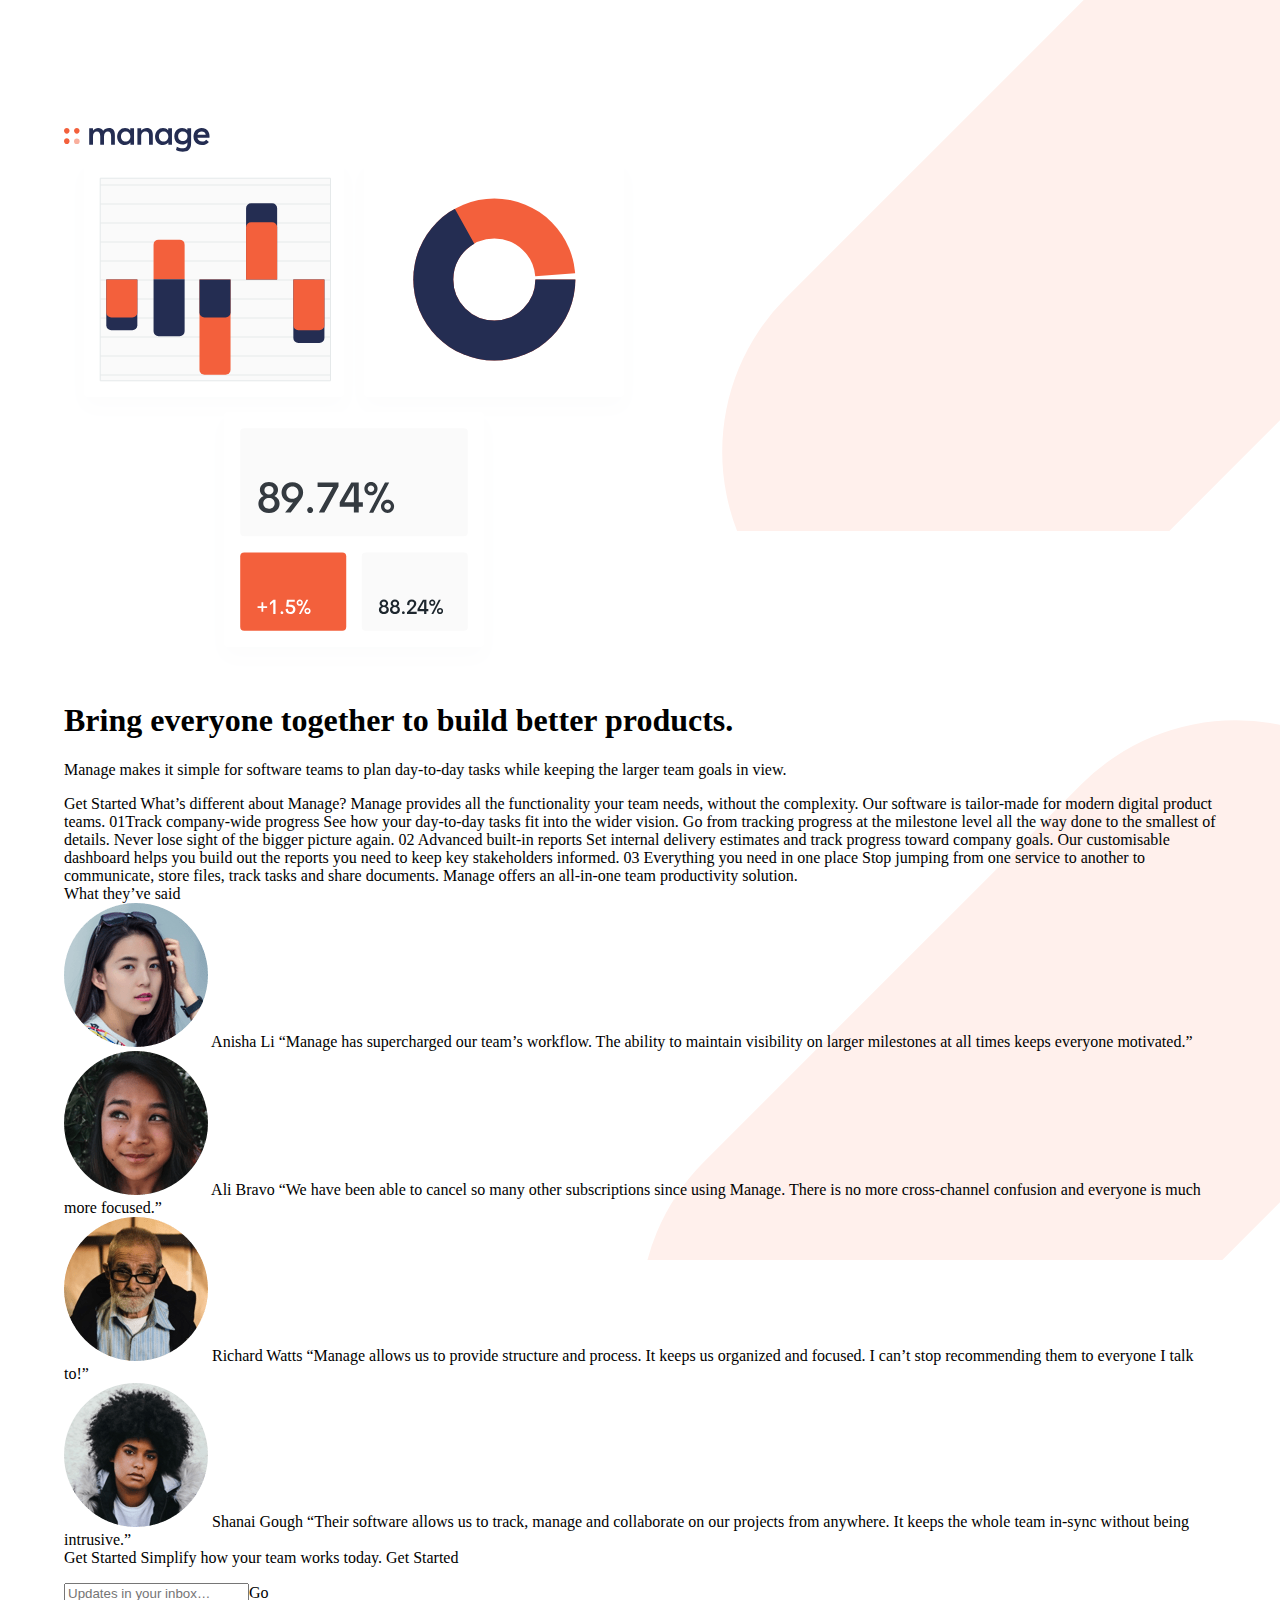
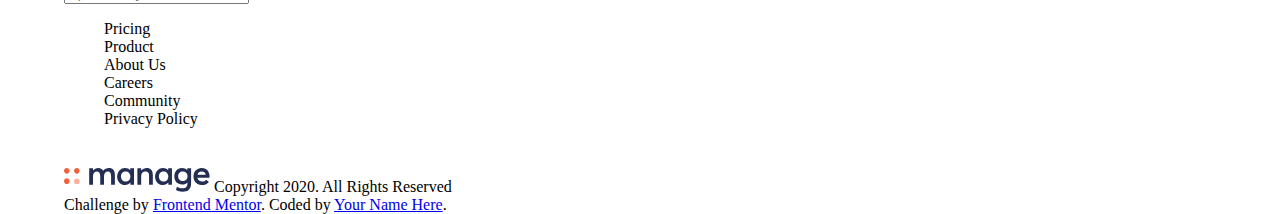
==== index1.html @ d9f0ad4d "damilola's message" ====
<!DOCTYPE html>
<html lang="en">
<head>
  <meta charset="UTF-8">
  <meta name="viewport" content="width=device-width, initial-scale=1.0"> <!-- displays site properly based on user's device -->
  <link rel="icon" type="image/png" sizes="32x32" href="./images/favicon-32x32.png">
  <title>Manage landing page</title>
  <link rel="stylesheet" href="./index.css">
</head>
<body>
<div id="body-wrapper">
  
  <!-- <img src="./images/bg-tablet-pattern.svg" alt=""> -->
  <header>
      <div id="bg-img">
          <img src="./images/bg-tablet-pattern.svg" alt="" id="top-tab">
      </div> 
    <div  class="container top-half">
      <div id="head-wrapper">        
               
        <img src="./images/logo.svg" alt="Logo">
        <img src="./images/icon-hamburger.svg" class="mobile  " id="ham" alt="menu">
        <img src="./images/icon-close.svg" class="mobile  mobile-close-btn" id="close" alt="exit button">
        <ul class="mobile-menu">
          <li>Pricing</li>
          <li>Product</li>
          <li>About Us</li>
          <li>Careers</li>
          <li>Community</li>
        </ul>
        <p class="desktop"> Get Started</p>  
      </div>
    </div>
  </header>
  <main>
    <div id="bg-img2">
        <img src="./images/bg-tablet-pattern.svg" alt="" id="mid-tab">
    </div>
    <div class="container middle-half">
      <img src="images/illustration-intro.svg" alt="illustration-intro">
      
      <h1>Bring everyone together to build better products.</h1>

      <p> Manage makes it simple for software teams to plan day-to-day 
      tasks while keeping the larger team goals in view.</p>
      Get Started

      What’s different about Manage?

      Manage provides all the functionality your team needs, without 
      the complexity. Our software is tailor-made for modern digital 
      product teams. 

      <span>01</span>Track company-wide progress
      See how your day-to-day tasks fit into the wider vision. Go from 
      tracking progress at the milestone level all the way done to the 
      smallest of details. Never lose sight of the bigger picture again.

      <span>02</span>
      Advanced built-in reports
      Set internal delivery estimates and track progress toward company 
      goals. Our customisable dashboard helps you build out the reports 
      you need to keep key stakeholders informed.

      <span>03</span>
      Everything you need in one place
      Stop jumping from one service to another to communicate, store files, 
      track tasks and share documents. Manage offers an all-in-one team 
      productivity solution.

  <div>
  What they’ve said
  <div class="user">
    <img src="./images/avatar-anisha.png" alt="Anisha's Testimony">
    Anisha Li
    “Manage has supercharged our team’s workflow. The ability to maintain 
    visibility on larger milestones at all times keeps everyone motivated.”
  </div>

  <div class="user">
    <img src="./images/avatar-ali.png" alt="Ali's Testimony">
      Ali Bravo
      “We have been able to cancel so many other subscriptions since using 
      Manage. There is no more cross-channel confusion and everyone is much 
      more focused.”
  </div>
  
  <div class="user">
    <img src="./images/avatar-richard.png" alt="Richard's Testimony">
      Richard Watts
    “Manage allows us to provide structure and process. It keeps us organized 
    and focused. I can’t stop recommending them to everyone I talk to!”
  </div>
  <div class="user">
    <img src="./images/avatar-shanai.png" alt="Shanai's Testimony">
    Shanai Gough
  “Their software allows us to track, manage and collaborate on our projects 
  from anywhere. It keeps the whole team in-sync without being intrusive.”
  </div>
    <div id="pre-footer">
        Get Started

        Simplify how your team works today.
        Get Started
    </div>
  </div> 
</main> 
<footer>
  <div class="foot container">
    <p><input type="email" name="email" placeholder="Updates in your inbox…"><span>Go</span></p>
  <ul class="">        
    <li>Pricing</li>
    <li>Product</li>
    <li>About Us</li>
    <li>Careers</li>
    <li>Community</li>
    <li>Privacy Policy</li>
  </ul>
  <div id="socials">
    <img src="images/icon-facebook.svg" alt="icon-facebook">
    <img src="images/icon-youtube.svg" alt="icon-youtube">
    <img src="images/icon-twitter.svg" alt="icon-twitter">
    <img src="images/icon-pinterest.svg" alt="icon-pinterest">
    <img src="images/icon-instagram.svg" alt="icon-instagram">
  </div>
  
  <img src="images/logo.svg" alt="logo">
    Copyright 2020. All Rights Reserved
    
    <div class="attribution">
      Challenge by <a href="https://www.frontendmentor.io?ref=challenge" target="_blank">Frontend Mentor</a>. 
      Coded by <a href="#">Your Name Here</a>.
    </div>
  </div>
  
</footer>
  
</div>
</body>
</html>
---- index.css ----
/* @import https://fonts.google.com/specimen/Be+Vietnam; */

body{
    margin:0;
}
li{
    list-style-type: none;
}
.container{
    max-width: 90vw;
    margin: auto;
}
.desktop, .mobile-menu   {
    display: none;
}
.mobile-close-btn{
    display: none;
}
.mobile-close{
    position: absolute;
    top:10vw;
    right:5vw;
    height: 3%;
}
#head-wrapper{
    width:100%;
    display: flex;
    flex-direction: row;
    justify-content: space-between;
    margin-top: 10vw;
}
#bg-img {
    height: 60vh;
    position: absolute;
    /* background: red; */
    height: 60vh;
    width: 100%;
    top: -1vh;
    overflow: hidden;
}
#bg-img2 {
    height: 60vh;
    position: absolute;
    width: 100%;
    top: 80vh;
    overflow: hidden;
    right: -50vw;
}
#top-tab{
    position: absolute;
    top: -15vh;
    right: -20vw;
    z-index: -100;  
    overflow-x: hidden;
}
#mid-tab {
    position: absolute;
    z-index: -100;
}
#body-wrapper{
    z-index: 1;
}
img{
    max-width: 100%;
}
@media screen and (min-width: 768px){
    .mobile{
        display: none;
    }
}
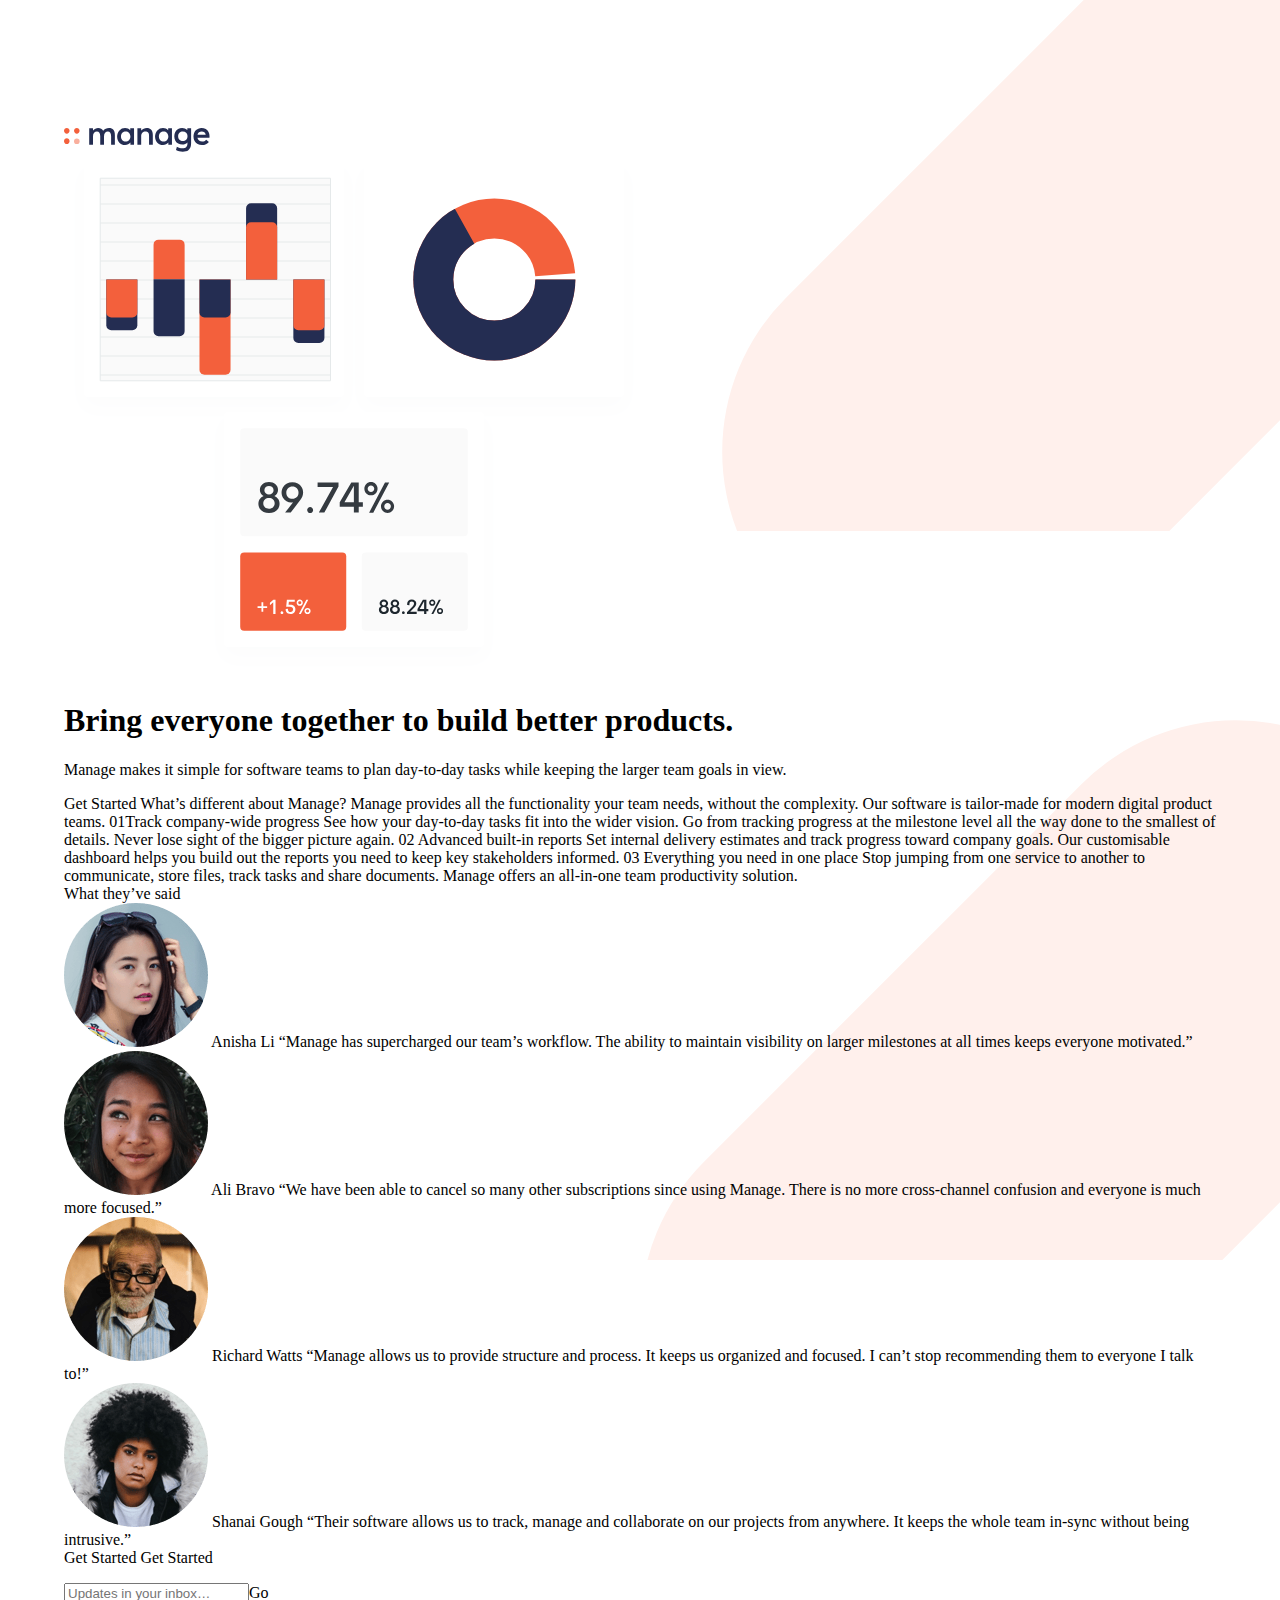
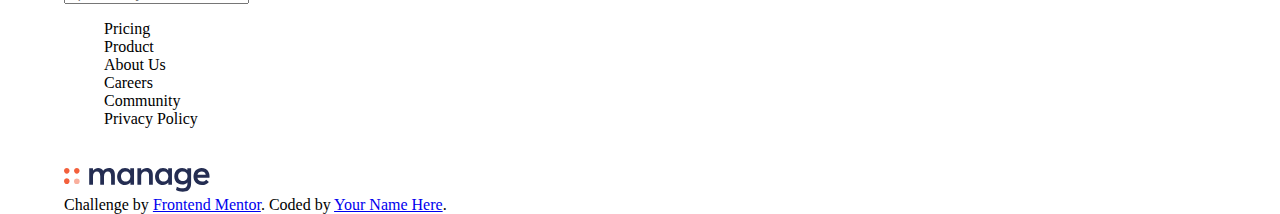
==== commit 5657c03d: "commit" ====
--- a/index1.html
+++ b/index1.html
@@ -100,7 +100,7 @@
     <div id="pre-footer">
         Get Started
 
-        Simplify how your team works today.
+        
         Get Started
     </div>
   </div> 
@@ -125,7 +125,8 @@
   </div>
   
   <img src="images/logo.svg" alt="logo">
-    Copyright 2020. All Rights Reserved
+    
+    
     
     <div class="attribution">
       Challenge by <a href="https://www.frontendmentor.io?ref=challenge" target="_blank">Frontend Mentor</a>. 
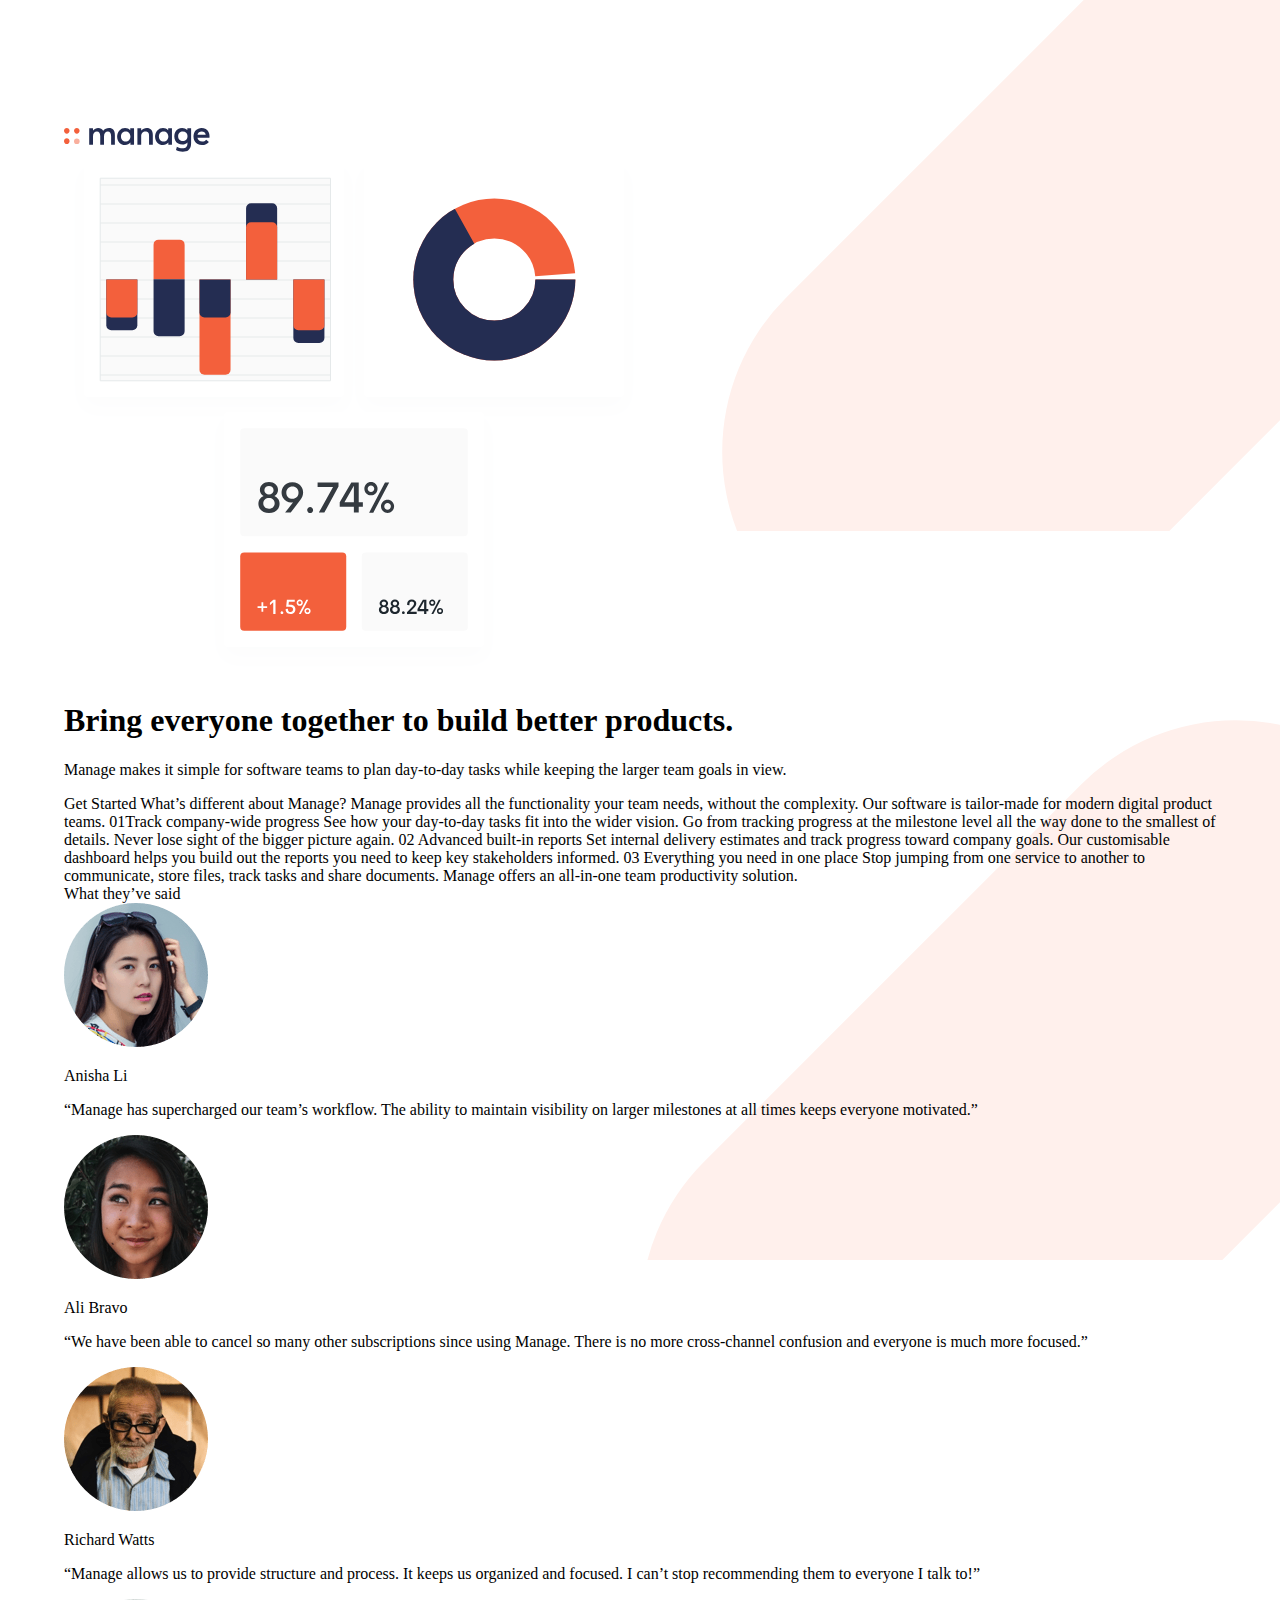
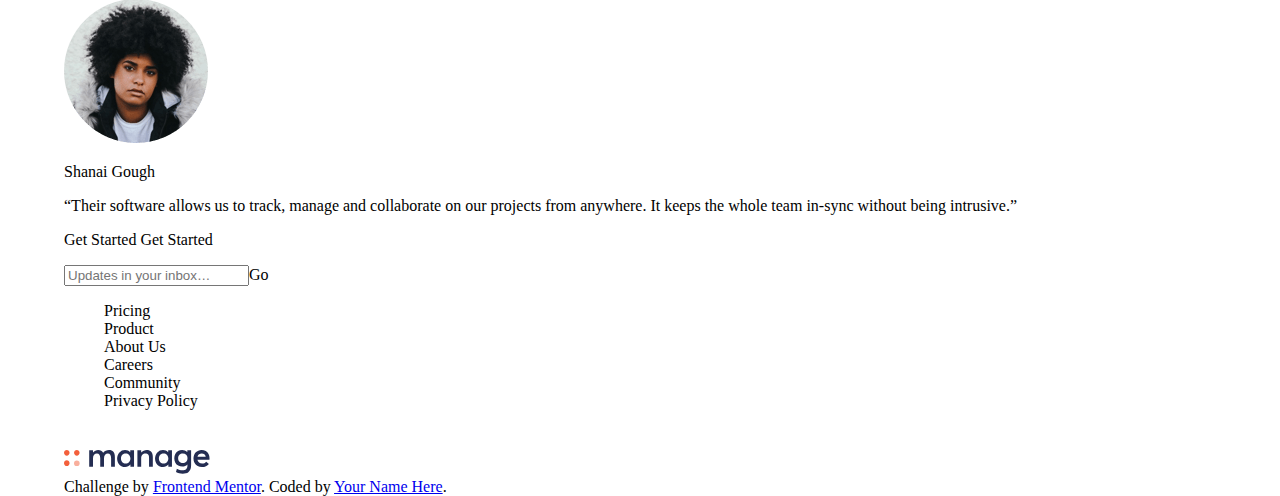
==== commit 66e8e394: "more styles" ====
--- a/index1.html
+++ b/index1.html
@@ -72,30 +72,30 @@
   What they’ve said
   <div class="user">
     <img src="./images/avatar-anisha.png" alt="Anisha's Testimony">
-    Anisha Li
-    “Manage has supercharged our team’s workflow. The ability to maintain 
-    visibility on larger milestones at all times keeps everyone motivated.”
+    <p>Anisha Li</p>
+    <p>“Manage has supercharged our team’s workflow. The ability to maintain 
+    visibility on larger milestones at all times keeps everyone motivated.”</p>
   </div>
 
   <div class="user">
     <img src="./images/avatar-ali.png" alt="Ali's Testimony">
-      Ali Bravo
-      “We have been able to cancel so many other subscriptions since using 
+      <p>Ali Bravo</p>
+      <p> “We have been able to cancel so many other subscriptions since using 
       Manage. There is no more cross-channel confusion and everyone is much 
-      more focused.”
+      more focused.”</p>
   </div>
   
   <div class="user">
     <img src="./images/avatar-richard.png" alt="Richard's Testimony">
-      Richard Watts
-    “Manage allows us to provide structure and process. It keeps us organized 
-    and focused. I can’t stop recommending them to everyone I talk to!”
+    <p>Richard Watts</p>
+    <p>“Manage allows us to provide structure and process. It keeps us organized 
+    and focused. I can’t stop recommending them to everyone I talk to!”</p>
   </div>
   <div class="user">
     <img src="./images/avatar-shanai.png" alt="Shanai's Testimony">
-    Shanai Gough
-  “Their software allows us to track, manage and collaborate on our projects 
-  from anywhere. It keeps the whole team in-sync without being intrusive.”
+    <p>Shanai Gough</p>
+    <p> “Their software allows us to track, manage and collaborate on our projects 
+  from anywhere. It keeps the whole team in-sync without being intrusive.”</p>
   </div>
     <div id="pre-footer">
         Get Started
